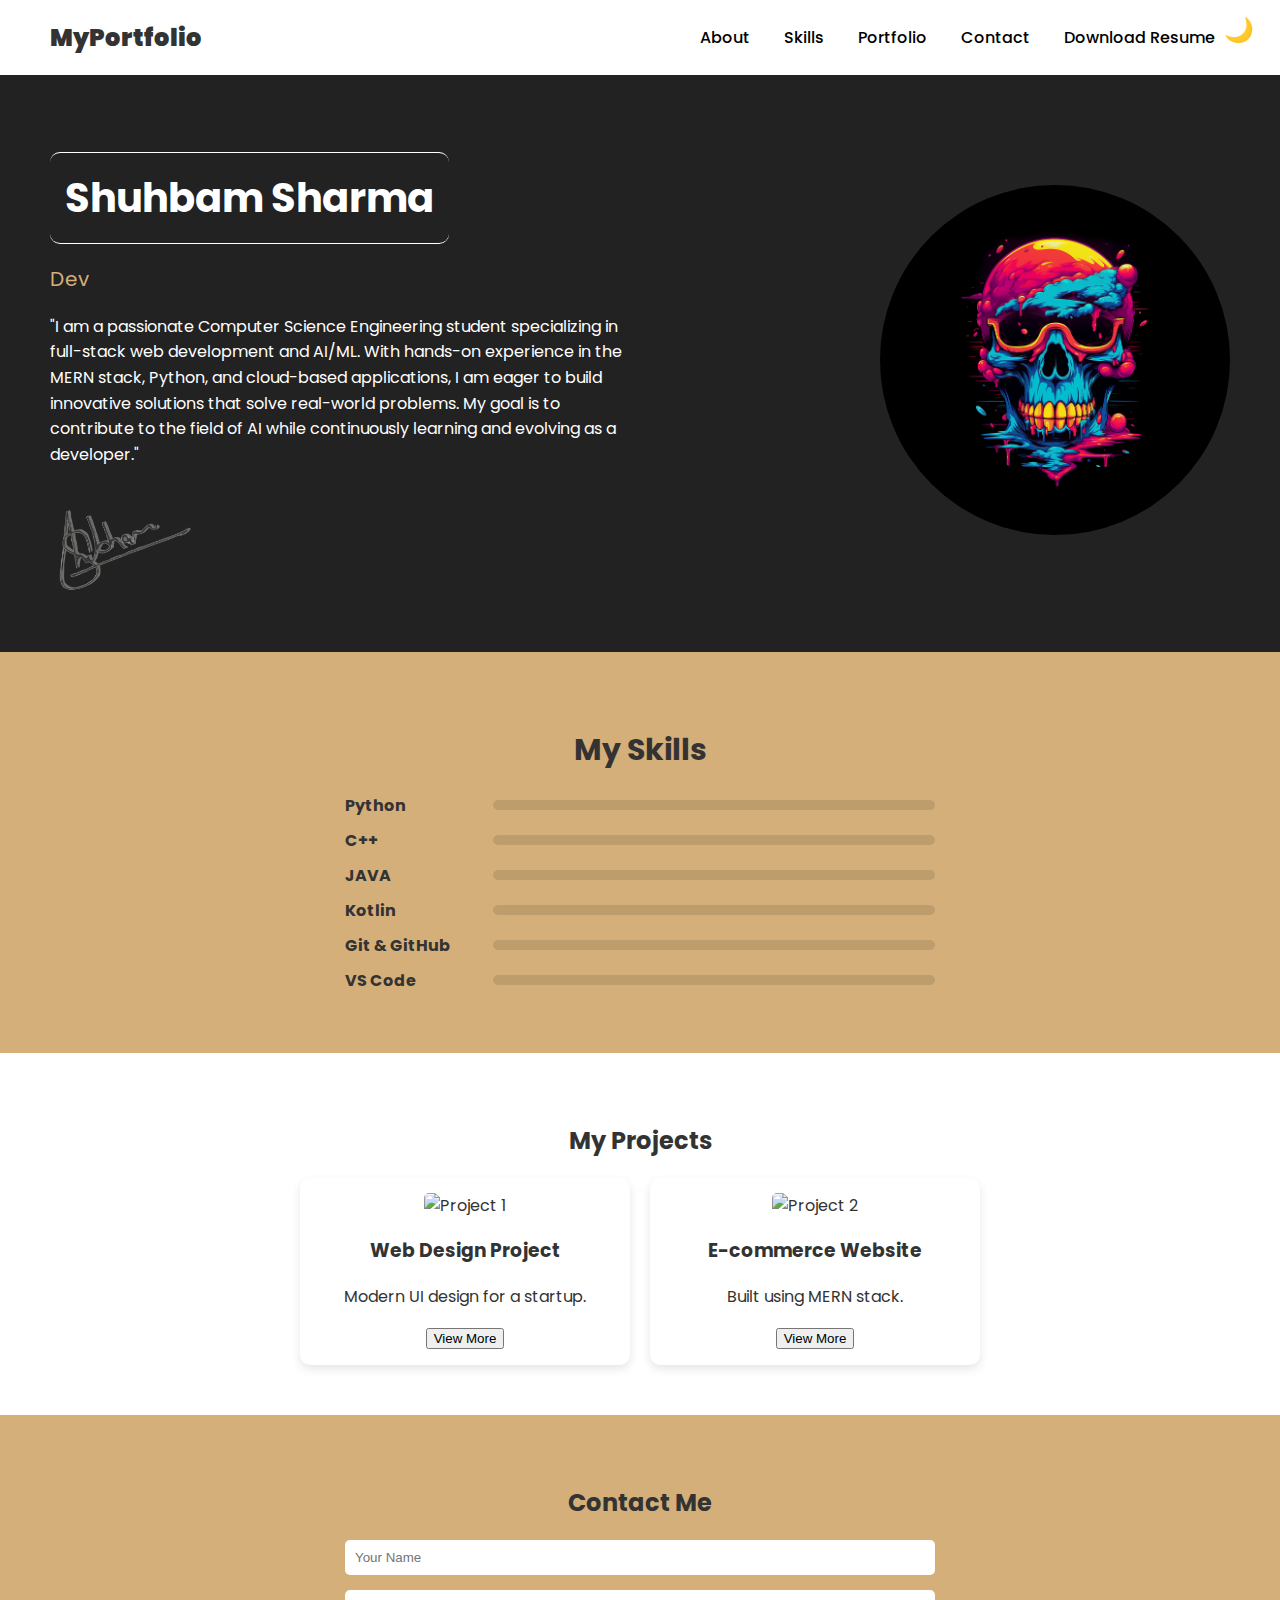
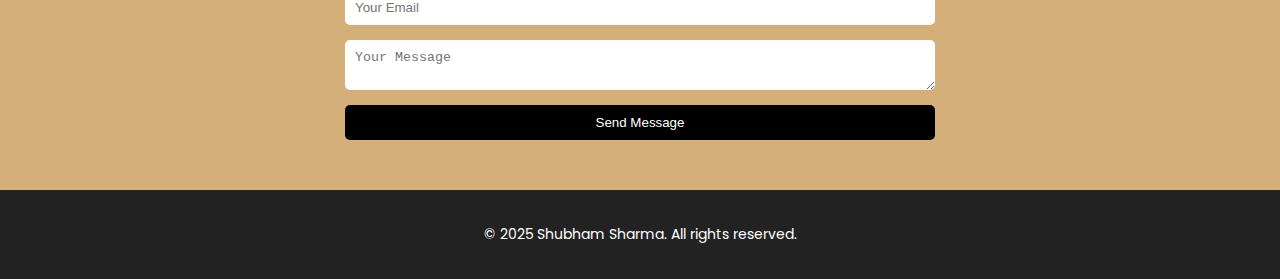
==== public/index.html @ f05c370c "Updated portfolio" ====
<!DOCTYPE html>
<html lang="en">
  <head>
    <meta charset="UTF-8" />
    <meta name="viewport" content="width=device-width, initial-scale=1.0" />
    <title>BeRésumé - Portfolio</title>
    <link rel="stylesheet" href="styles.css" />
    <script src="https://cdnjs.cloudflare.com/ajax/libs/gsap/3.12.2/gsap.min.js"></script>
  </head>
  <body>
    <!-- Theme Toggle -->
    <button id="theme-toggle">🌙</button>

    <header>
      <div class="logo"><strong>MyPortfolio</strong></div>
      <nav>
        <ul>
          <li><a href="#about">About</a></li>
          <li><a href="#skills">Skills</a></li>
          <li><a href="#portfolio">Portfolio</a></li>
          <li><a href="#contact">Contact</a></li>
          <li>
            <a href="resume.pdf" download class="resume-btn">Download Resume</a>
          </li>
        </ul>
      </nav>
    </header>

    <section id="about" class="about">
      <div class="about-content">
        <h1
          style="
            border-bottom: 1px solid white;
            border-top: 1px solid white;
            border-radius: 10px;
            width: fit-content;
            padding: 15px;
          "
        >
          Shuhbam Sharma
        </h1>
        <h3>Dev</h3>
        <p>
          "I am a passionate Computer Science Engineering student specializing
          in full-stack web development and AI/ML. With hands-on experience in
          the MERN stack, Python, and cloud-based applications, I am eager to
          build innovative solutions that solve real-world problems. My goal is
          to contribute to the field of AI while continuously learning and
          evolving as a developer."
        </p>
        <img
          src="../assets/images/WhatsApp_Image_2025-02-09_at_20.49.59_46f9b4a6-removebg.png"
          class="signature"
          alt="Signature"
        />
      </div>
      <div class="profile-img">
        <img
          src="../assets/images/colorful-skull-ai-5120x2880-15999.png"
          alt="Daniel Petterson"
        />
      </div>
    </section>

    <section id="skills" class="skills">
      <h2>My Skills</h2>
      <div class="skill">
        <span>Python</span>
        <div class="bar"><div class="fill" data-width="70%"></div></div>
      </div>
      <div class="skill">
        <span>C++</span>
        <div class="bar"><div class="fill" data-width="60%"></div></div>
      </div>
      <div class="skill">
        <span>JAVA</span>
        <div class="bar"><div class="fill" data-width="80%"></div></div>
      </div>
      <div class="skill">
        <span>Kotlin</span>
        <div class="bar"><div class="fill" data-width="90%"></div></div>
      </div>
      <div class="skill">
        <span>Git & GitHub</span>
        <div class="bar"><div class="fill" data-width="60%"></div></div>
      </div>
      <div class="skill">
        <span>VS Code</span>
        <div class="bar"><div class="fill" data-width="80%"></div></div>
      </div>
    </section>

    <section id="portfolio" class="portfolio">
      <h2>My Projects</h2>
      <div class="projects">
        <div class="project">
          <img src="assets/images/project1.jpg" alt="Project 1" />
          <h3>Web Design Project</h3>
          <p>Modern UI design for a startup.</p>
          <button class="view-project">View More</button>
        </div>
        <div class="project">
          <img src="assets/images/project2.jpg" alt="Project 2" />
          <h3>E-commerce Website</h3>
          <p>Built using MERN stack.</p>
          <button class="view-project">View More</button>
        </div>
      </div>
    </section>

    <section id="contact" class="contact">
      <h2>Contact Me</h2>
      <form id="contact-form">
        <input type="text" name="name" placeholder="Your Name" required />
        <input type="email" name="email" placeholder="Your Email" required />
        <textarea name="message" placeholder="Your Message" required></textarea>
        <button type="submit">Send Message</button>
      </form>
    </section>

    <footer>
      <p>© 2025 Shubham Sharma. All rights reserved.</p>
    </footer>

    <script src="script.js"></script>
  </body>
</html>
---- public/styles.css ----
/* Import Google Font */
@import url("https://fonts.googleapis.com/css2?family=Poppins:wght@300;500;700&display=swap");

:root {
  --primary-color: #d4af7a;
  --dark-bg: #222;
  --light-bg: #fff;
  --text-dark: #fff;
  --text-light: #333;
  --skill-bg: rgba(0, 0, 0, 0.1);
  --skill-fill: black;
}

body {
  font-family: "Poppins", sans-serif;
  margin: 0;
  padding: 0;
  background: var(--light-bg);
  color: var(--text-light);
  transition: background 0.5s, color 0.5s;
}

/* Theme Toggle */
#theme-toggle {
  position: fixed;
  top: 15px;
  right: 20px;
  cursor: pointer;
  background: none;
  border: none;
  font-size: 24px;
}

/* Dark Mode */
.dark-mode {
  background: var(--dark-bg);
  color: var(--text-dark);
}

.dark-mode header {
  background: #333;
}

.dark-mode .skills {
  background: #444;
}

/* Header */
header {
  display: flex;
  justify-content: space-between;
  padding: 20px 50px;
  background: white;
  align-items: center;
  box-shadow: 0px 4px 10px rgba(0, 0, 0, 0.1);
}

.logo {
  font-size: 24px;
  font-weight: bold;
}

nav ul {
  list-style: none;
  padding: 0;
  margin: 0;
}

nav ul li {
  display: inline;
  margin: 0 15px;
}

nav ul li a {
  text-decoration: none;
  color: black;
  font-weight: 500;
  transition: color 0.3s;
}

nav ul li a:hover {
  color: var(--primary-color);
}

/* About Section */
.about {
  display: flex;
  padding: 50px;
  background: var(--dark-bg);
  color: var(--text-dark);
  align-items: center;
  justify-content: space-between;
}

.about-content {
  flex: 1;
  max-width: 50%;
}

.about-content h1 {
  font-size: 40px;
  margin-bottom: 5px;
}

.about-content h3 {
  font-size: 20px;
  font-weight: normal;
  margin-bottom: 20px;
  color: var(--primary-color);
}

.about-content p {
  line-height: 1.6;
  margin-bottom: 15px;
}

.signature {
  width: 150px;
  margin-top: 15px;
}

.profile-img img {
  width: 350px; /* Adjust size as needed */
  height: 350px; /* Must be equal to width */
  border-radius: 50%;
  object-fit: cover;
}

/* Skills Section */
.skills {
  background: var(--primary-color);
  padding: 50px;
  text-align: center;
}

.skills h2 {
  font-size: 30px;
  margin-bottom: 20px;
}

.skill {
  display: flex;
  justify-content: space-between;
  width: 50%;
  margin: 10px auto;
  align-items: center;
}

.skill span {
  flex: 1;
  text-align: left;
  font-weight: bold;
}

.bar {
  flex: 3;
  height: 10px;
  background: var(--skill-bg);
  border-radius: 5px;
  position: relative;
  overflow: hidden;
}

.fill {
  height: 100%;
  background: var(--skill-fill);
  width: 0;
  border-radius: 5px;
  transition: width 2s ease-in-out;
}

/* Portfolio Section */
.portfolio {
  padding: 50px;
  text-align: center;
}

.projects {
  display: flex;
  gap: 20px;
  justify-content: center;
  flex-wrap: wrap;
}

.project {
  background: white;
  padding: 15px;
  width: 300px;
  text-align: center;
  border-radius: 10px;
  box-shadow: 0px 4px 10px rgba(0, 0, 0, 0.1);
  transition: transform 0.3s ease;
}

.project img {
  width: 100%;
  border-radius: 5px;
}

.project:hover {
  transform: scale(1.05);
}

/* Contact Section */
.contact {
  padding: 50px;
  text-align: center;
  background: var(--primary-color);
}

.contact form {
  width: 50%;
  margin: auto;
  display: flex;
  flex-direction: column;
  gap: 15px;
}

.contact input,
.contact textarea {
  padding: 10px;
  border: none;
  outline: none;
  border-radius: 5px;
}

.contact button {
  background: black;
  color: white;
  padding: 10px;
  cursor: pointer;
  border: none;
  border-radius: 5px;
}

.contact button:hover {
  background: var(--text-light);
}

/* Footer */
footer {
  padding: 20px;
  text-align: center;
  background: #222;
  color: white;
  font-size: 14px;
}

/* Responsive Design */
@media (max-width: 768px) {
  header {
    flex-direction: column;
    text-align: center;
  }

  .about {
    flex-direction: column;
    text-align: center;
  }

  .about-content {
    max-width: 100%;
  }

  .profile-img img {
    width: 200px;
  }

  .skills {
    padding: 30px;
  }

  .skill {
    width: 80%;
  }

  .contact form {
    width: 80%;
  }
}
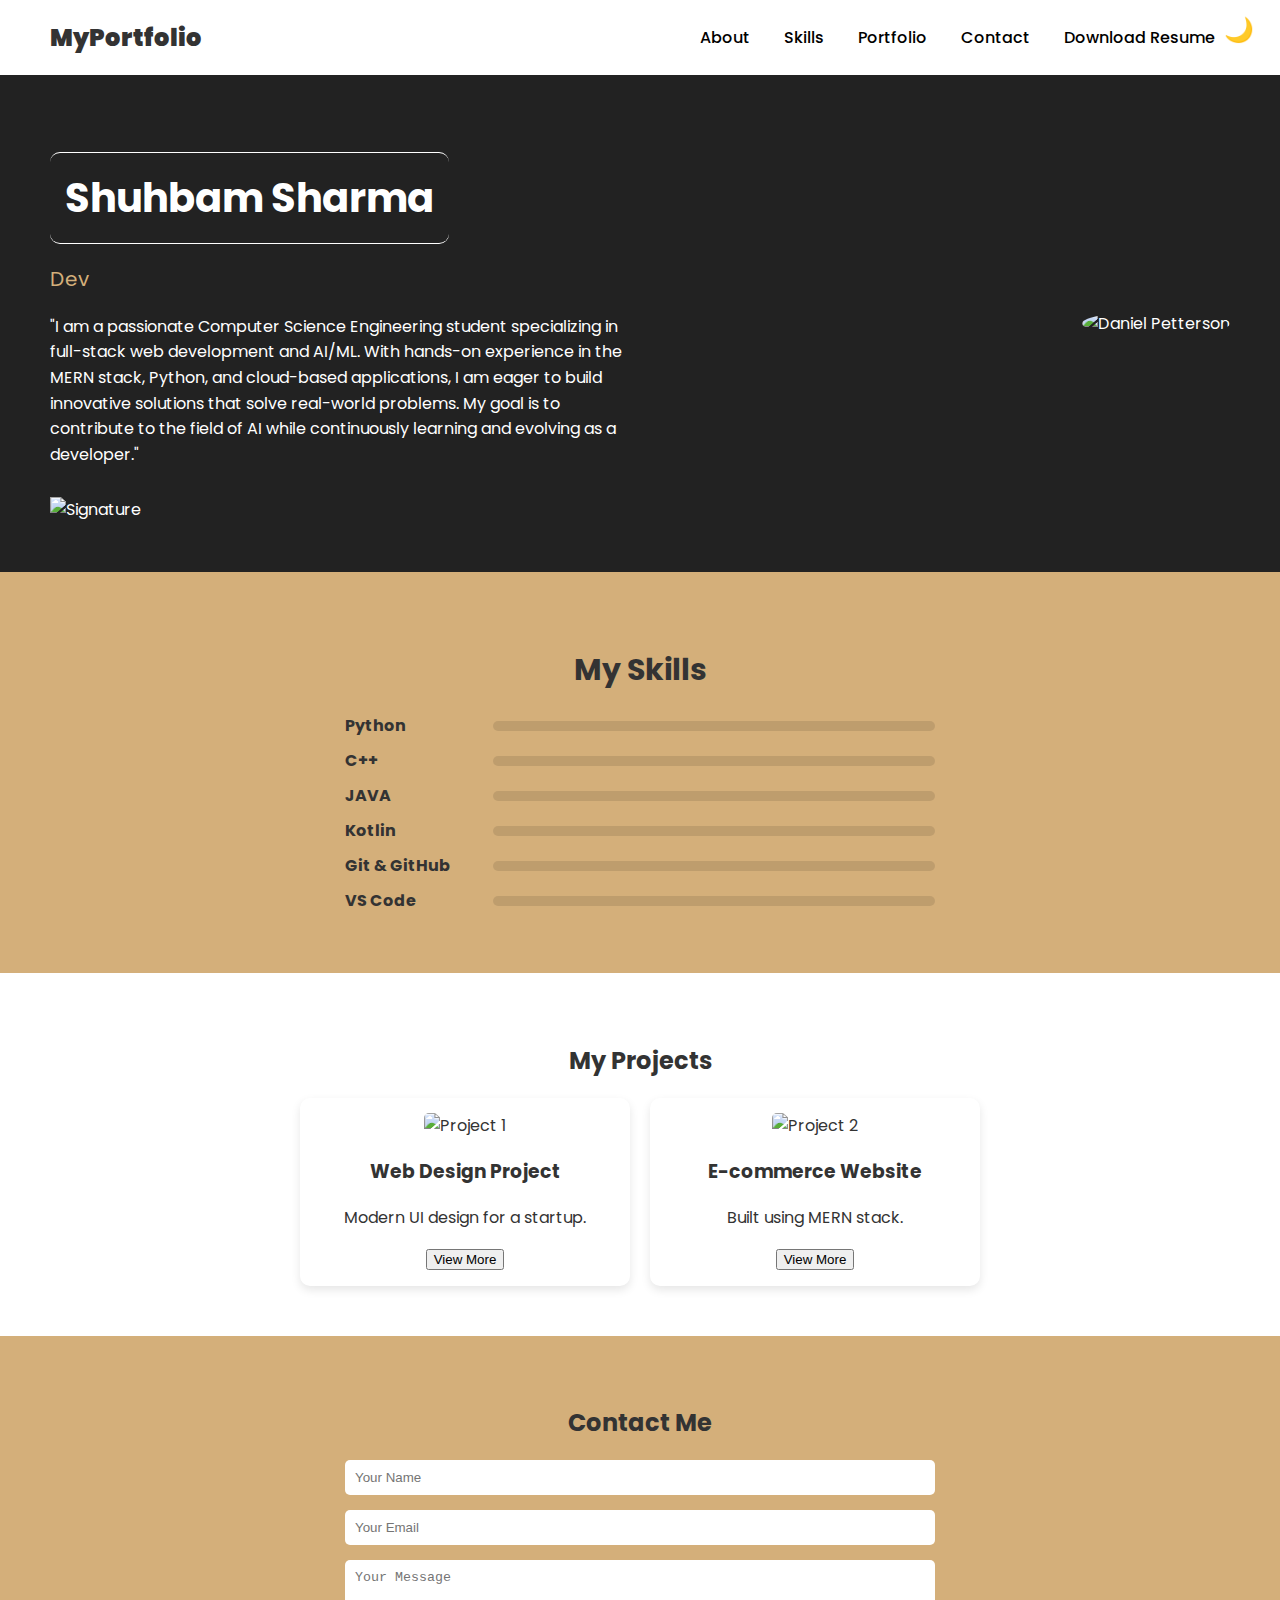
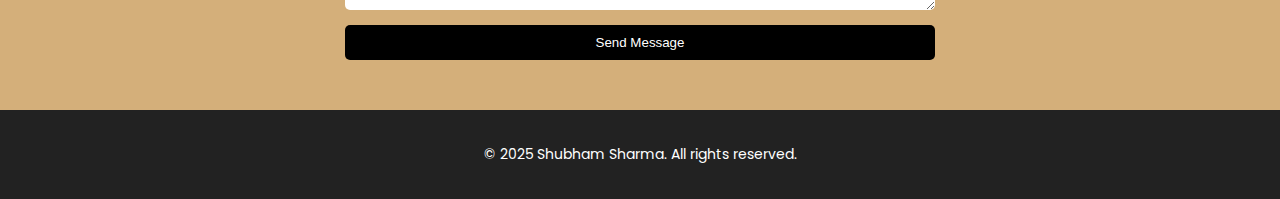
==== commit 387e48f5: "New Changes" ====
--- a/public/index.html
+++ b/public/index.html
@@ -20,7 +20,9 @@
           <li><a href="#portfolio">Portfolio</a></li>
           <li><a href="#contact">Contact</a></li>
           <li>
-            <a href="resume.pdf" download class="resume-btn">Download Resume</a>
+            <a href="/portfolio-website/public/resume.pdf" download
+              >Download Resume</a
+            >
           </li>
         </ul>
       </nav>
@@ -49,14 +51,14 @@
           evolving as a developer."
         </p>
         <img
-          src="../assets/images/WhatsApp_Image_2025-02-09_at_20.49.59_46f9b4a6-removebg.png"
+          src="/portfolio-website/assets/images/WhatsApp_Image_2025-02-09_at_20.49.59_46f9b4a6-removebg.png"
           class="signature"
           alt="Signature"
         />
       </div>
       <div class="profile-img">
         <img
-          src="../assets/images/colorful-skull-ai-5120x2880-15999.png"
+          src="/portfolio-website//assets/images/colorful-skull-ai-5120x2880-15999.png"
           alt="Daniel Petterson"
         />
       </div>
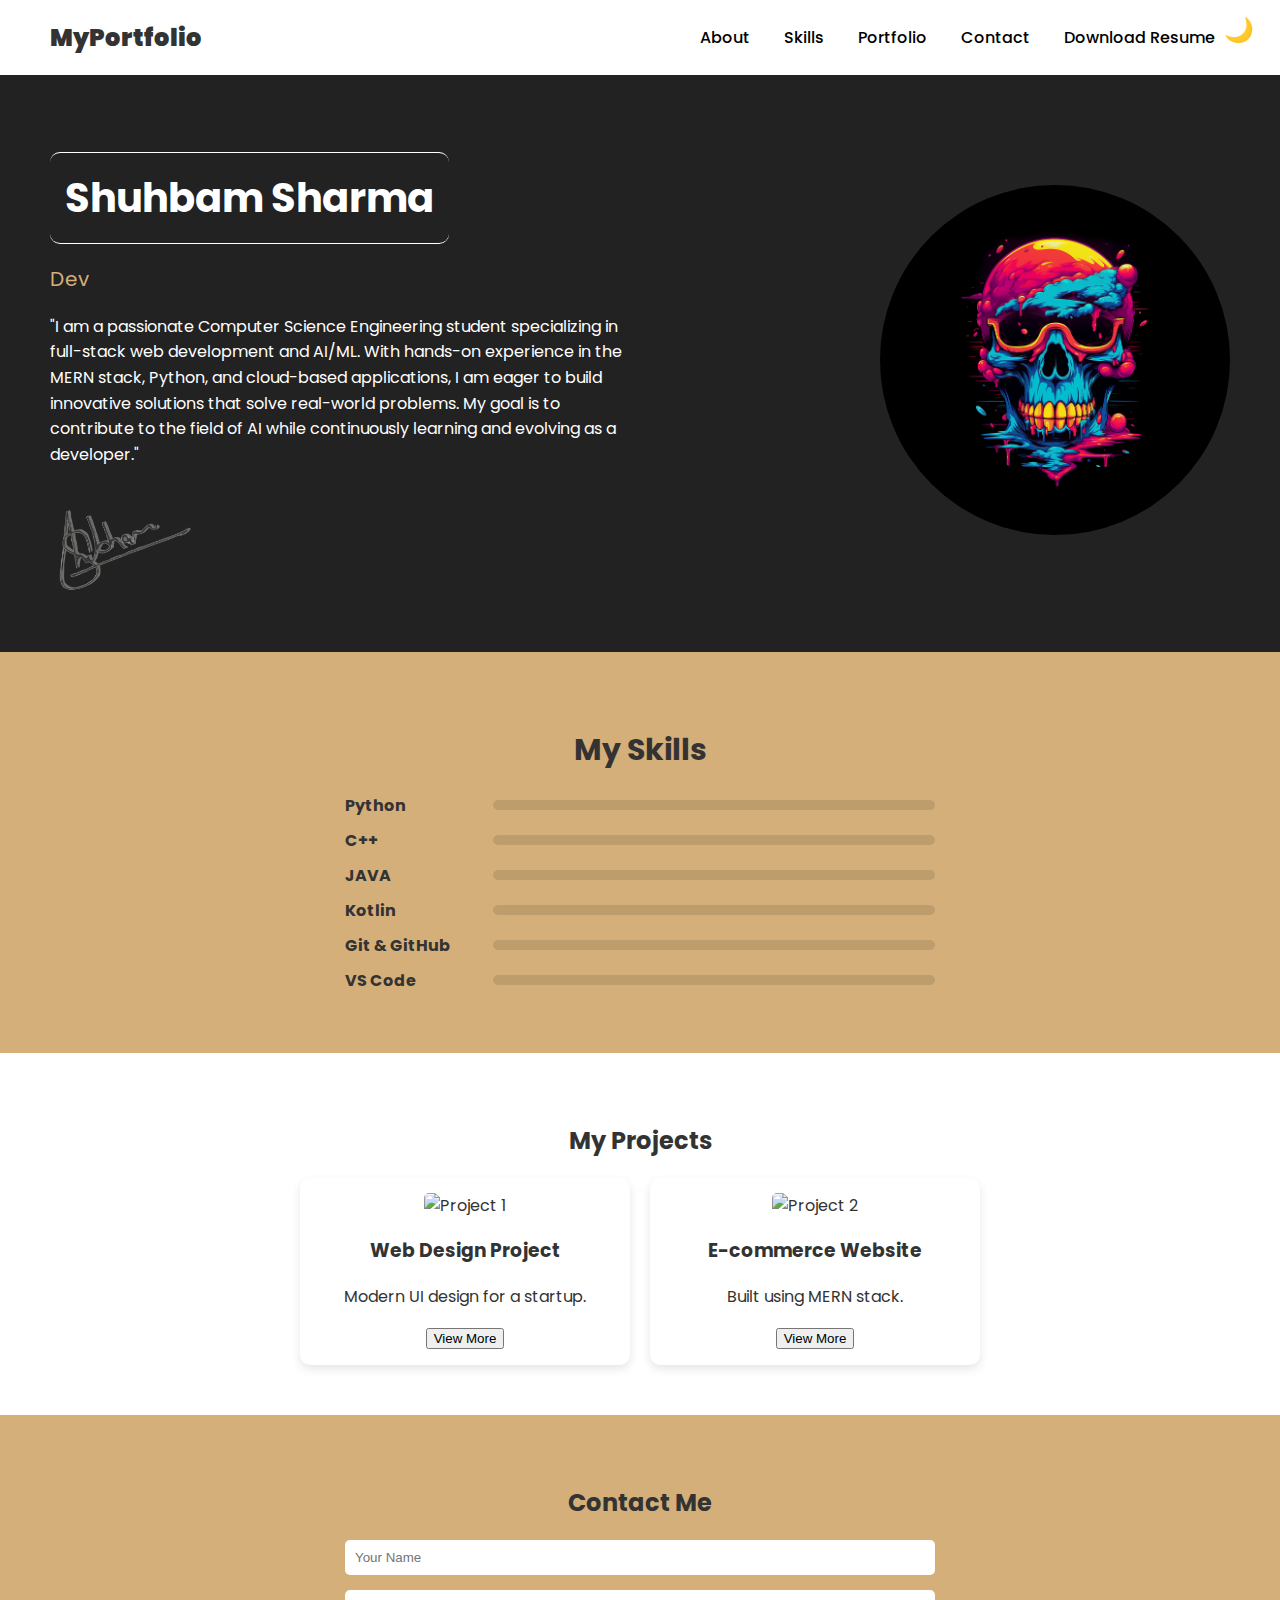
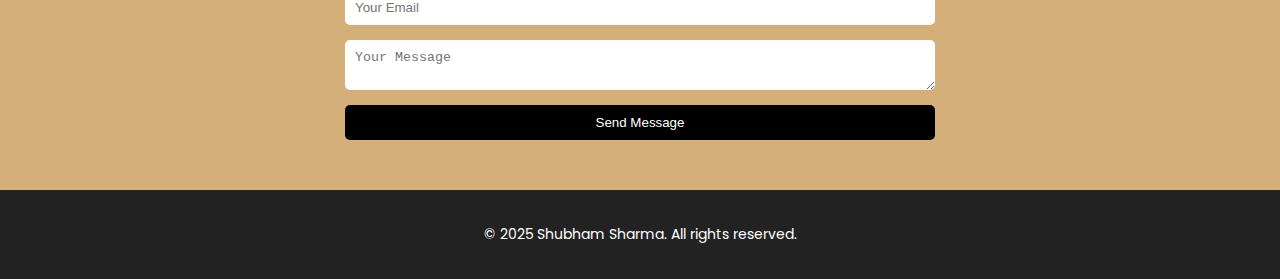
==== commit 54e6d696: "New Changes3" ====
--- a/public/index.html
+++ b/public/index.html
@@ -20,9 +20,7 @@
           <li><a href="#portfolio">Portfolio</a></li>
           <li><a href="#contact">Contact</a></li>
           <li>
-            <a href="/portfolio-website/public/resume.pdf" download
-              >Download Resume</a
-            >
+            <a href="resume.pdf" download>Download Resume</a>
           </li>
         </ul>
       </nav>
@@ -51,14 +49,14 @@
           evolving as a developer."
         </p>
         <img
-          src="/portfolio-website/assets/images/WhatsApp_Image_2025-02-09_at_20.49.59_46f9b4a6-removebg.png"
+          src="../assets/images/WhatsApp_Image_2025-02-09_at_20.49.59_46f9b4a6-removebg.png"
           class="signature"
           alt="Signature"
         />
       </div>
       <div class="profile-img">
         <img
-          src="/portfolio-website//assets/images/colorful-skull-ai-5120x2880-15999.png"
+          src="../assets/images/colorful-skull-ai-5120x2880-15999.png"
           alt="Daniel Petterson"
         />
       </div>
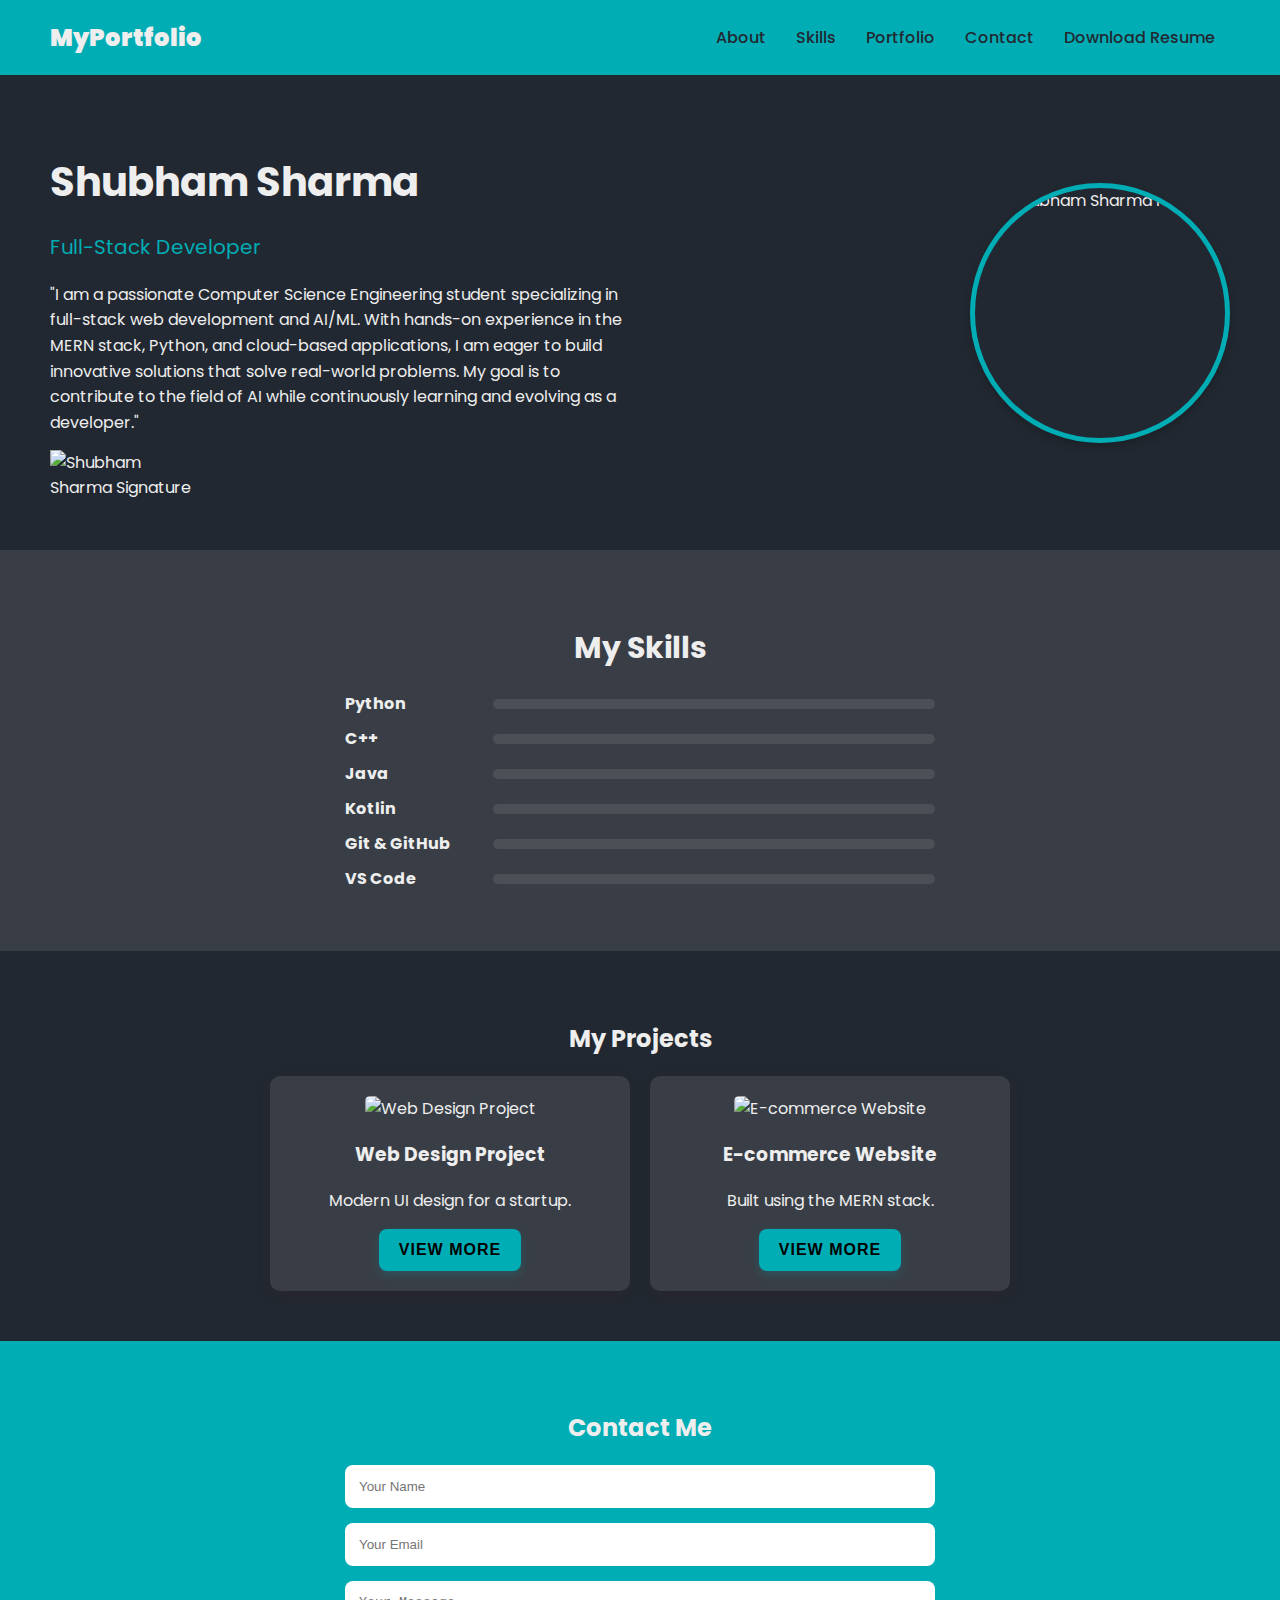
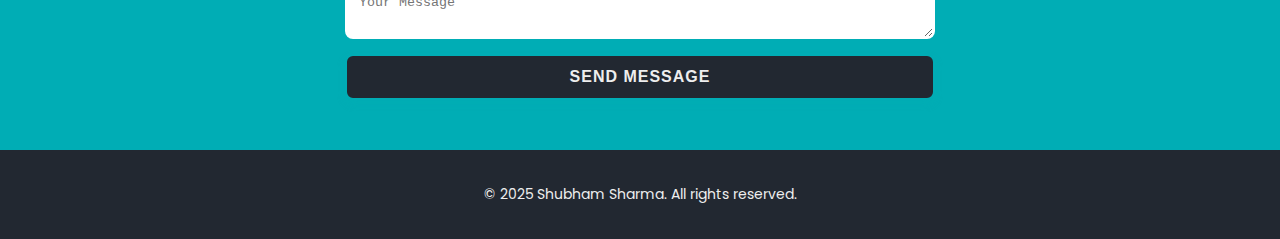
==== commit 2ad5d93c: "Theme Changed" ====
--- a/public/index.html
+++ b/public/index.html
@@ -8,9 +8,6 @@
     <script src="https://cdnjs.cloudflare.com/ajax/libs/gsap/3.12.2/gsap.min.js"></script>
   </head>
   <body>
-    <!-- Theme Toggle -->
-    <button id="theme-toggle">🌙</button>
-
     <header>
       <div class="logo"><strong>MyPortfolio</strong></div>
       <nav>
@@ -20,7 +17,11 @@
           <li><a href="#portfolio">Portfolio</a></li>
           <li><a href="#contact">Contact</a></li>
           <li>
-            <a href="resume.pdf" download>Download Resume</a>
+            <a
+              href="/portfolio-website/assets/resume/resume.pdf"
+              download="resume"
+              >Download Resume</a
+            >
           </li>
         </ul>
       </nav>
@@ -28,18 +29,8 @@
 
     <section id="about" class="about">
       <div class="about-content">
-        <h1
-          style="
-            border-bottom: 1px solid white;
-            border-top: 1px solid white;
-            border-radius: 10px;
-            width: fit-content;
-            padding: 15px;
-          "
-        >
-          Shuhbam Sharma
-        </h1>
-        <h3>Dev</h3>
+        <h1 class="about-title">Shubham Sharma</h1>
+        <h3>Full-Stack Developer</h3>
         <p>
           "I am a passionate Computer Science Engineering student specializing
           in full-stack web development and AI/ML. With hands-on experience in
@@ -49,15 +40,15 @@
           evolving as a developer."
         </p>
         <img
-          src="../assets/images/WhatsApp_Image_2025-02-09_at_20.49.59_46f9b4a6-removebg.png"
+          src="/portfolio-website/assets/images/signature.png"
           class="signature"
-          alt="Signature"
+          alt="Shubham Sharma Signature"
         />
       </div>
       <div class="profile-img">
         <img
-          src="../assets/images/colorful-skull-ai-5120x2880-15999.png"
-          alt="Daniel Petterson"
+          src="/portfolio-website/assets/images/profile.png"
+          alt="Shubham Sharma Profile"
         />
       </div>
     </section>
@@ -73,7 +64,7 @@
         <div class="bar"><div class="fill" data-width="60%"></div></div>
       </div>
       <div class="skill">
-        <span>JAVA</span>
+        <span>Java</span>
         <div class="bar"><div class="fill" data-width="80%"></div></div>
       </div>
       <div class="skill">
@@ -94,15 +85,21 @@
       <h2>My Projects</h2>
       <div class="projects">
         <div class="project">
-          <img src="assets/images/project1.jpg" alt="Project 1" />
+          <img
+            src="/portfolio-website/assets/images/profile.png"
+            alt="Web Design Project"
+          />
           <h3>Web Design Project</h3>
           <p>Modern UI design for a startup.</p>
           <button class="view-project">View More</button>
         </div>
         <div class="project">
-          <img src="assets/images/project2.jpg" alt="Project 2" />
+          <img
+            src="/portfolio-website/assets/images/profile.png"
+            alt="E-commerce Website"
+          />
           <h3>E-commerce Website</h3>
-          <p>Built using MERN stack.</p>
+          <p>Built using the MERN stack.</p>
           <button class="view-project">View More</button>
         </div>
       </div>
--- a/public/styles.css
+++ b/public/styles.css
@@ -2,47 +2,22 @@
 @import url("https://fonts.googleapis.com/css2?family=Poppins:wght@300;500;700&display=swap");
 
 :root {
-  --primary-color: #d4af7a;
-  --dark-bg: #222;
-  --light-bg: #fff;
-  --text-dark: #fff;
-  --text-light: #333;
-  --skill-bg: rgba(0, 0, 0, 0.1);
-  --skill-fill: black;
+  --primary-color: #00adb5; /* Accent color */
+  --background: #222831; /* Page background */
+  --secondary-bg: #393e46; /* Section background */
+  --text-color: #eeeeee; /* Text color */
+  --skill-bg: rgba(238, 238, 238, 0.1);
+  --skill-fill: #00adb5;
+  --button-text: #000000; /* Button text for contrast */
 }
 
 body {
   font-family: "Poppins", sans-serif;
   margin: 0;
   padding: 0;
-  background: var(--light-bg);
-  color: var(--text-light);
-  transition: background 0.5s, color 0.5s;
-}
-
-/* Theme Toggle */
-#theme-toggle {
-  position: fixed;
-  top: 15px;
-  right: 20px;
-  cursor: pointer;
-  background: none;
-  border: none;
-  font-size: 24px;
-}
-
-/* Dark Mode */
-.dark-mode {
-  background: var(--dark-bg);
-  color: var(--text-dark);
-}
-
-.dark-mode header {
-  background: #333;
-}
-
-.dark-mode .skills {
-  background: #444;
+  background: var(--background);
+  color: var(--text-color);
+  transition: background 0.5s ease, color 0.5s ease;
 }
 
 /* Header */
@@ -50,9 +25,10 @@
   display: flex;
   justify-content: space-between;
   padding: 20px 50px;
-  background: white;
+  background: var(--primary-color);
   align-items: center;
   box-shadow: 0px 4px 10px rgba(0, 0, 0, 0.1);
+  transition: background 0.3s ease;
 }
 
 .logo {
@@ -64,34 +40,37 @@
   list-style: none;
   padding: 0;
   margin: 0;
+  display: flex;
 }
 
 nav ul li {
-  display: inline;
   margin: 0 15px;
 }
 
 nav ul li a {
   text-decoration: none;
-  color: black;
+  color: var(--background);
   font-weight: 500;
-  transition: color 0.3s;
+  transition: color 0.3s ease, transform 0.2s ease;
 }
 
 nav ul li a:hover {
-  color: var(--primary-color);
+  color: var(--text-color);
+  transform: scale(1.1);
 }
 
 /* About Section */
 .about {
   display: flex;
+  flex-wrap: wrap;
   padding: 50px;
-  background: var(--dark-bg);
-  color: var(--text-dark);
+  background: var(--background);
+  color: var(--text-color);
   align-items: center;
   justify-content: space-between;
 }
 
+/* About Content (Text) */
 .about-content {
   flex: 1;
   max-width: 50%;
@@ -114,23 +93,38 @@
   margin-bottom: 15px;
 }
 
+/* Profile Image Section (Right-Aligned) */
+.profile-img {
+  flex: 1;
+  display: flex;
+  justify-content: flex-end; /* Align to right */
+  align-items: center;
+  text-align: center;
+}
+
+/* Profile Image */
+.profile-img img {
+  width: 100%;
+  max-width: 250px; /* Ensures it’s not too large */
+  height: 250px; /* Make sure width & height are equal */
+  border-radius: 50%; /* Makes it circular */
+  object-fit: cover; /* Ensures it doesn't stretch */
+  border: 5px solid var(--primary-color); /* Optional: Adds a border */
+  box-shadow: 0 4px 10px rgba(0, 0, 0, 0.2); /* Optional: Soft shadow effect */
+}
+
+/* Signature Image */
 .signature {
-  width: 150px;
-  margin-top: 15px;
-}
-
-.profile-img img {
-  width: 350px; /* Adjust size as needed */
-  height: 350px; /* Must be equal to width */
-  border-radius: 50%;
-  object-fit: cover;
+  max-width: 150px;
+  height: auto;
 }
 
 /* Skills Section */
 .skills {
-  background: var(--primary-color);
+  background: var(--secondary-bg);
   padding: 50px;
   text-align: center;
+  color: var(--text-color);
 }
 
 .skills h2 {
@@ -183,22 +177,24 @@
 }
 
 .project {
-  background: white;
-  padding: 15px;
-  width: 300px;
+  background: var(--secondary-bg);
+  padding: 20px;
+  width: 320px;
   text-align: center;
   border-radius: 10px;
-  box-shadow: 0px 4px 10px rgba(0, 0, 0, 0.1);
-  transition: transform 0.3s ease;
+  box-shadow: 0px 4px 12px rgba(84, 28, 28, 0.15);
+  transition: transform 0.3s ease, box-shadow 0.3s ease;
 }
 
 .project img {
   width: 100%;
+  height: auto;
   border-radius: 5px;
 }
 
 .project:hover {
   transform: scale(1.05);
+  box-shadow: 0px 6px 16px rgba(0, 0, 0, 0.2);
 }
 
 /* Contact Section */
@@ -218,31 +214,54 @@
 
 .contact input,
 .contact textarea {
-  padding: 10px;
-  border: none;
+  padding: 12px;
+  border: 2px solid transparent;
   outline: none;
-  border-radius: 5px;
+  border-radius: 8px;
+  transition: border 0.3s ease;
+}
+
+.contact input:focus,
+.contact textarea:focus {
+  border-color: var(--background);
 }
 
 .contact button {
-  background: black;
+  background: var(--background);
+  color: var(--text-color);
+  padding: 12px 20px;
+  font-size: 16px;
+  font-weight: 600;
+  cursor: pointer;
+  border: 2px solid var(--primary-color);
+  border-radius: 8px;
+  transition: all 0.3s ease-in-out;
+  text-transform: uppercase;
+  letter-spacing: 1px;
+  display: inline-block;
+  box-shadow: 0px 4px 8px rgba(0, 173, 181, 0.2);
+}
+
+/* Hover Effect */
+.contact button:hover {
+  background: var(--button-text);
   color: white;
-  padding: 10px;
-  cursor: pointer;
-  border: none;
-  border-radius: 5px;
-}
-
-.contact button:hover {
-  background: var(--text-light);
+  transform: translateY(-3px);
+  box-shadow: 0px 5px 15px rgba(0, 173, 181, 0.4);
+}
+
+/* Click (Active) Effect */
+.contact button:active {
+  transform: scale(0.95);
+  box-shadow: 0px 2px 10px rgba(0, 173, 181, 0.3);
 }
 
 /* Footer */
 footer {
   padding: 20px;
   text-align: center;
-  background: #222;
-  color: white;
+  background: var(--background);
+  color: var(--text-color);
   font-size: 14px;
 }
 
@@ -253,8 +272,12 @@
     text-align: center;
   }
 
+  nav ul {
+    flex-direction: column;
+  }
+
   .about {
-    flex-direction: column;
+    flex-direction: column; /* Stack content on small screens */
     text-align: center;
   }
 
@@ -262,8 +285,12 @@
     max-width: 100%;
   }
 
+  .profile-img {
+    justify-content: center; /* Center image on smaller screens */
+  }
+
   .profile-img img {
-    width: 200px;
+    max-width: 200px; /* Reduce size for better fit */
   }
 
   .skills {
@@ -277,4 +304,48 @@
   .contact form {
     width: 80%;
   }
-}
+
+  .projects {
+    flex-direction: column;
+    align-items: center;
+  }
+
+  .project {
+    width: 90%;
+  }
+}
+
+/* View More Button */
+.view-project {
+  background: var(--primary-color);
+  color: var(--button-text);
+  border: none;
+  padding: 12px 20px;
+  font-size: 16px;
+  font-weight: 600;
+  border-radius: 8px;
+  cursor: pointer;
+  transition: all 0.3s ease-in-out;
+  text-transform: uppercase;
+  letter-spacing: 1px;
+  display: inline-block;
+  box-shadow: 0px 4px 8px rgba(0, 173, 181, 0.2);
+}
+
+/* Hover Effect */
+.view-project:hover {
+  background: linear-gradient(
+    135deg,
+    var(--primary-color),
+    var(--secondary-bg)
+  );
+  color: var(--text-color);
+  transform: translateY(-3px);
+  box-shadow: 0px 0px 15px rgba(0, 173, 181, 0.8); /* Stronger glow effect */
+}
+
+/* Click Effect */
+.view-project:active {
+  transform: scale(0.95);
+  box-shadow: 0px 2px 10px rgba(0, 173, 181, 0.3);
+}
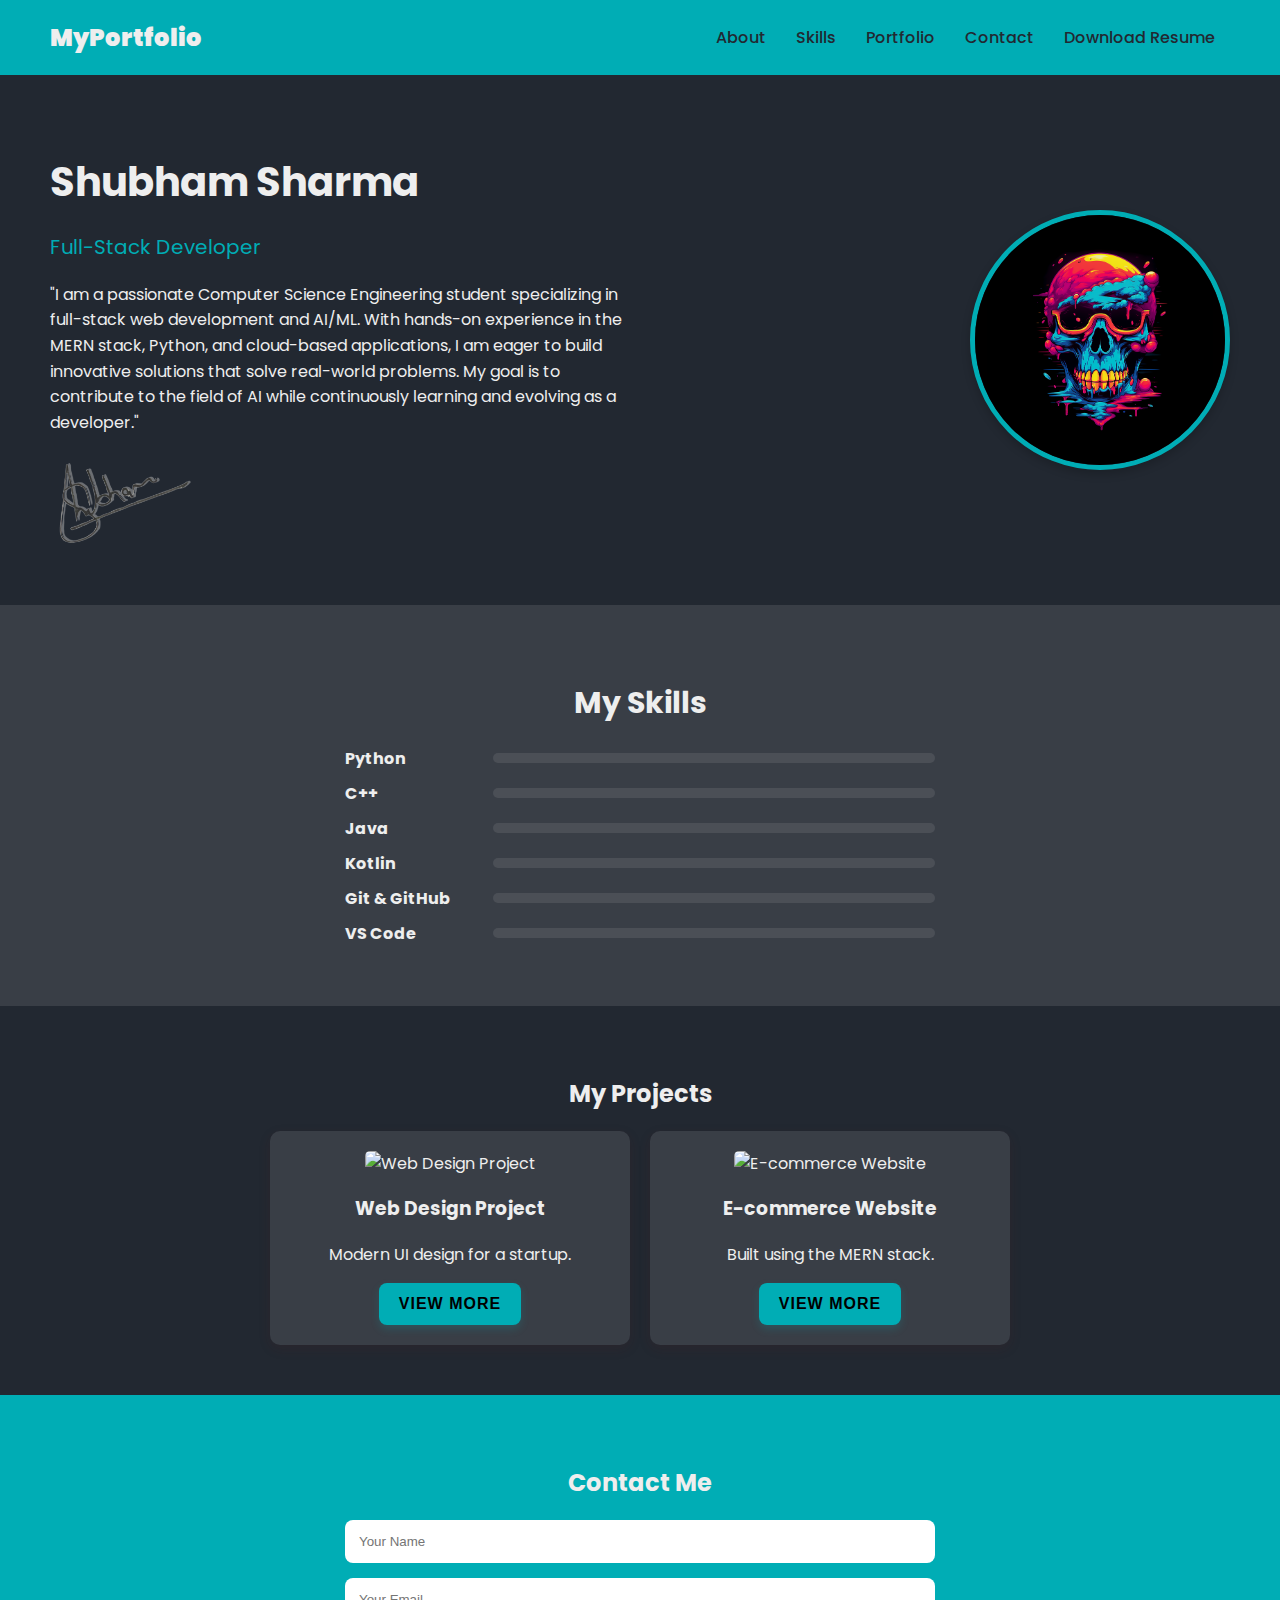
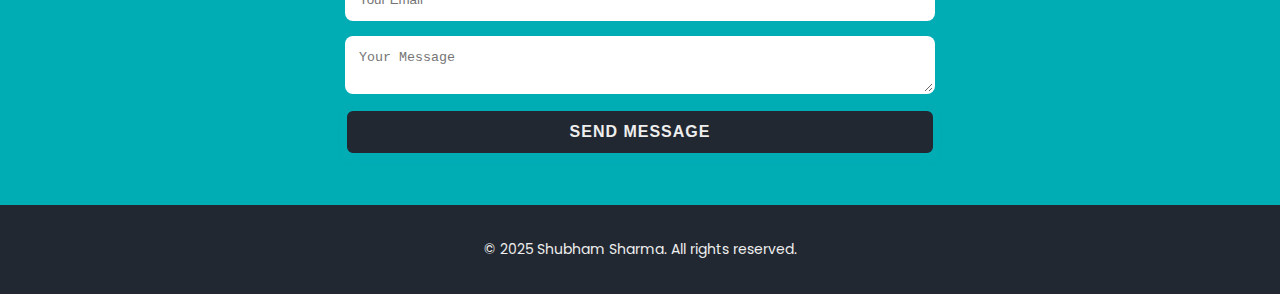
==== commit 3a750bad: "Changed Again" ====
--- a/public/index.html
+++ b/public/index.html
@@ -17,9 +17,7 @@
           <li><a href="#portfolio">Portfolio</a></li>
           <li><a href="#contact">Contact</a></li>
           <li>
-            <a
-              href="/portfolio-website/assets/resume/resume.pdf"
-              download="resume"
+            <a href="assets/resume/resume.pdf" download="resume"
               >Download Resume</a
             >
           </li>
@@ -40,16 +38,13 @@
           evolving as a developer."
         </p>
         <img
-          src="/portfolio-website/assets/images/signature.png"
+          src="assets/images/signature.png"
           class="signature"
           alt="Shubham Sharma Signature"
         />
       </div>
       <div class="profile-img">
-        <img
-          src="/portfolio-website/assets/images/profile.png"
-          alt="Shubham Sharma Profile"
-        />
+        <img src="assets/images/profile.png" alt="Shubham Sharma Profile" />
       </div>
     </section>
 
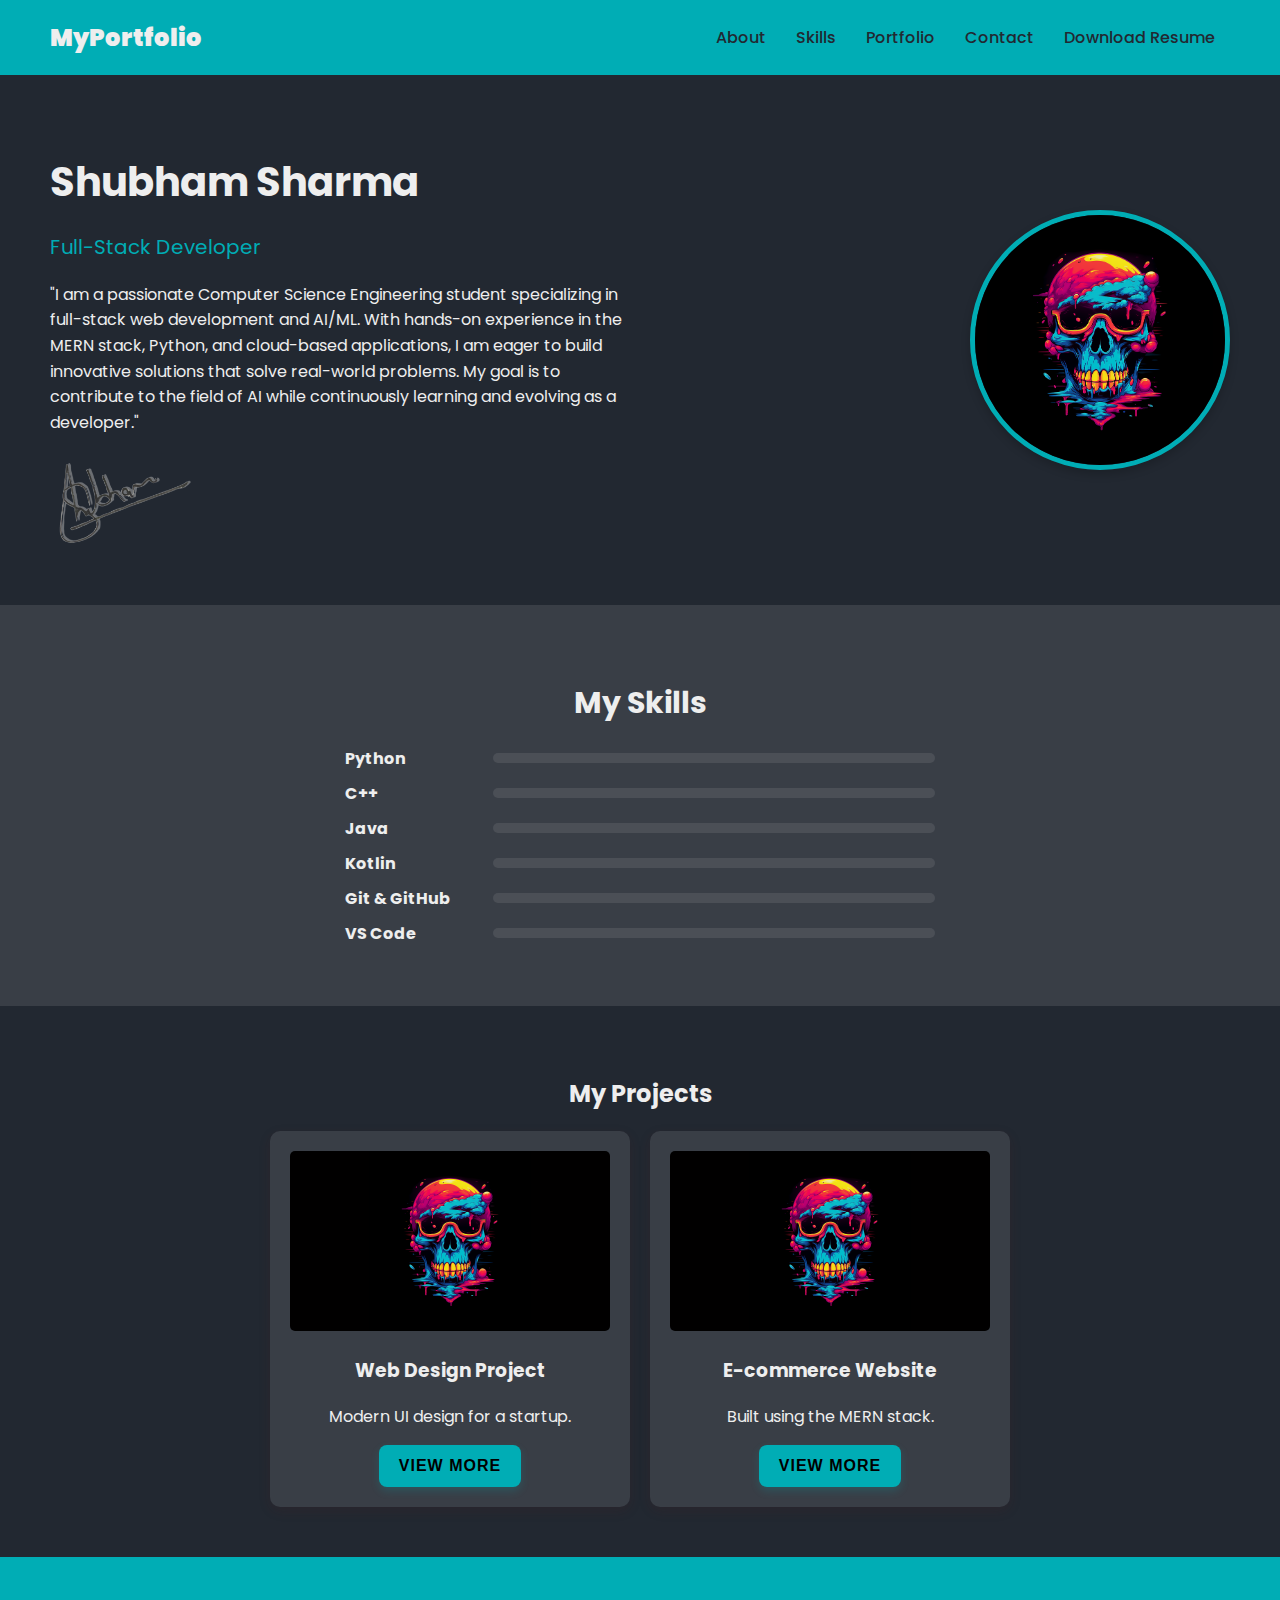
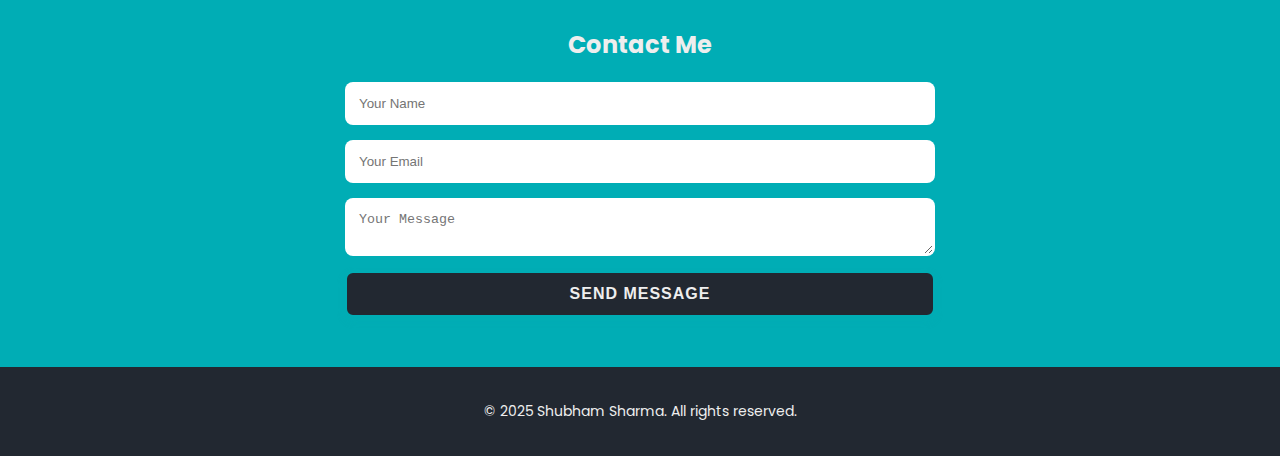
==== commit 719e7058: "Changed Again2" ====
--- a/public/index.html
+++ b/public/index.html
@@ -80,19 +80,13 @@
       <h2>My Projects</h2>
       <div class="projects">
         <div class="project">
-          <img
-            src="/portfolio-website/assets/images/profile.png"
-            alt="Web Design Project"
-          />
+          <img src="assets/images/profile.png" alt="Web Design Project" />
           <h3>Web Design Project</h3>
           <p>Modern UI design for a startup.</p>
           <button class="view-project">View More</button>
         </div>
         <div class="project">
-          <img
-            src="/portfolio-website/assets/images/profile.png"
-            alt="E-commerce Website"
-          />
+          <img src="assets/images/profile.png" alt="E-commerce Website" />
           <h3>E-commerce Website</h3>
           <p>Built using the MERN stack.</p>
           <button class="view-project">View More</button>
